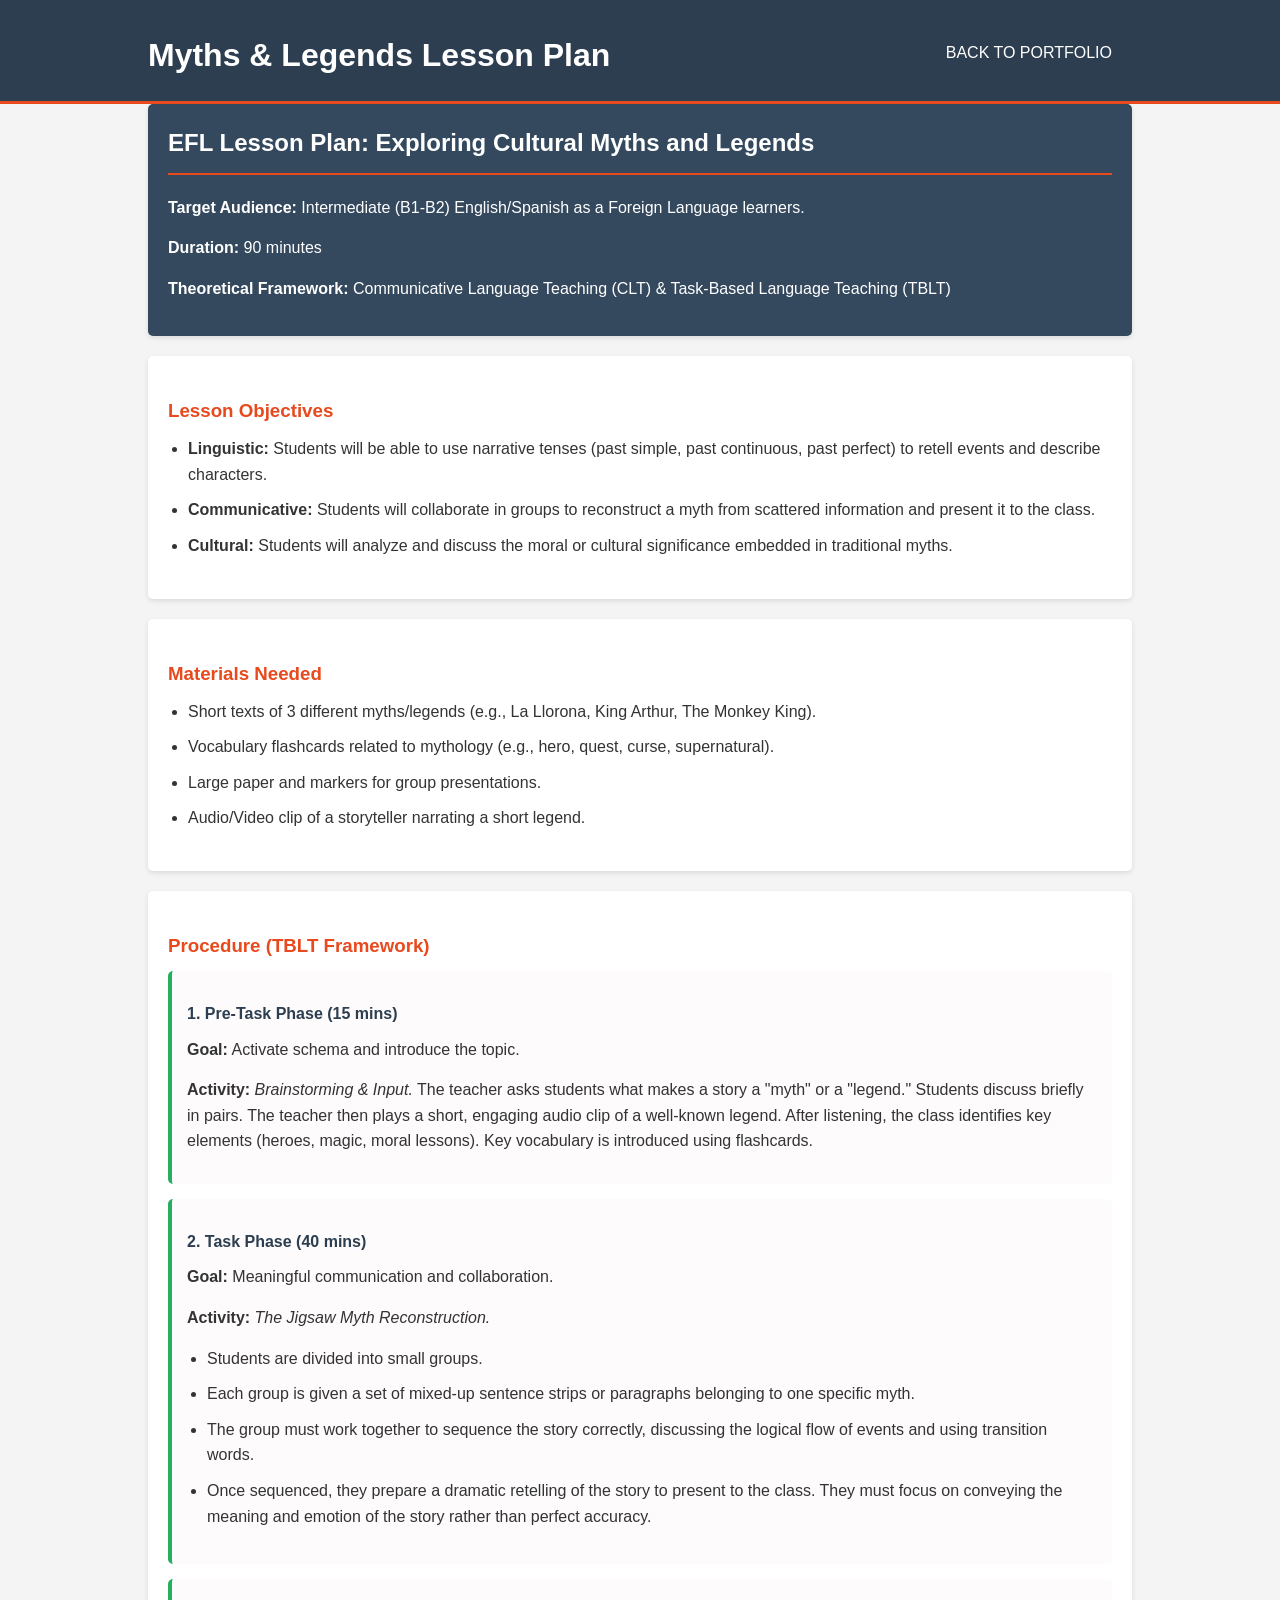
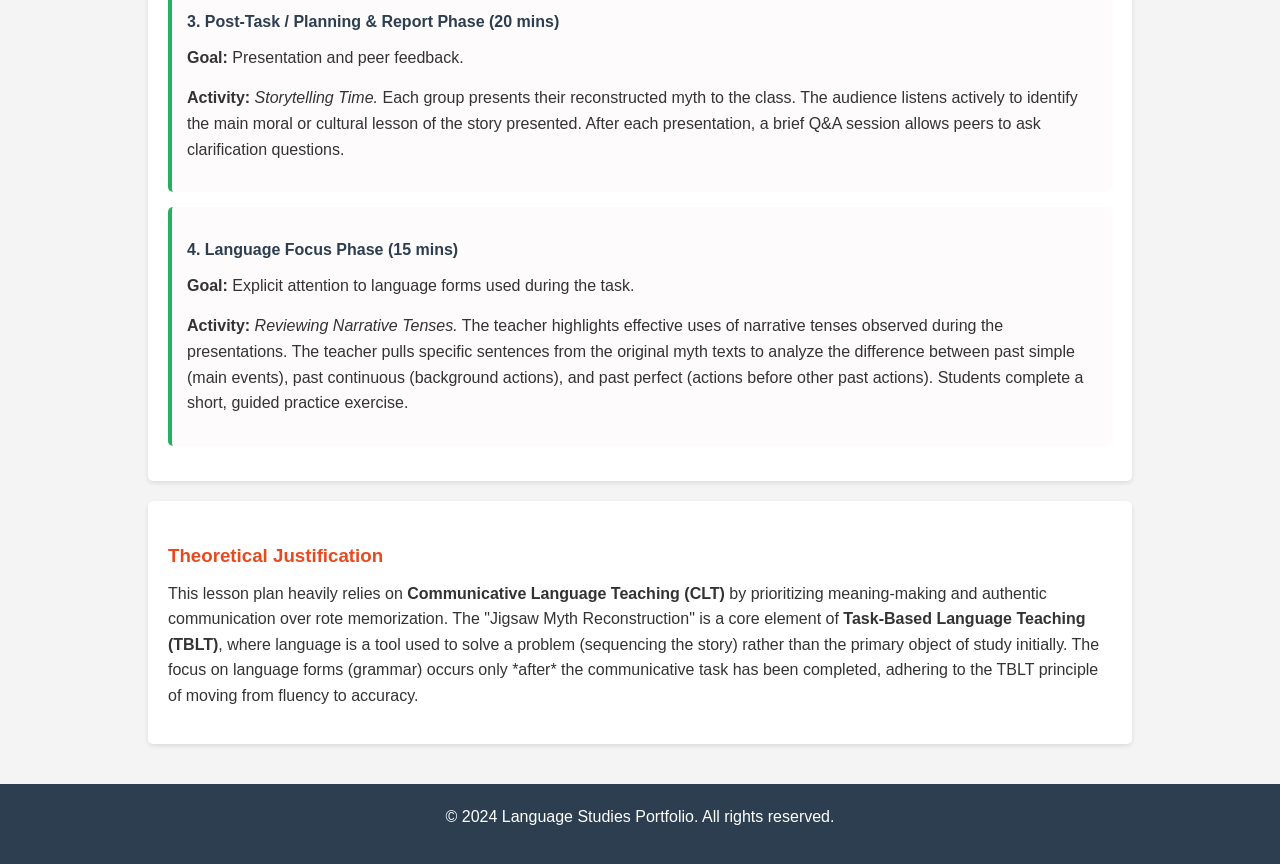
==== lesson-plan.html @ e19be267 "feat: Add portfolio homepage and EFL lesson plan on myths/legends - Created index.html with portfoli" ====
<!DOCTYPE html>
<html lang="en">
<head>
    <meta charset="UTF-8">
    <meta name="viewport" content="width=device-width, initial-scale=1.0">
    <title>EFL Lesson Plan: Myths and Legends</title>
    <link rel="stylesheet" href="styles.css">
</head>
<body>
    <header>
        <div class="container">
            <h1>Myths & Legends Lesson Plan</h1>
            <nav>
                <ul>
                    <li><a href="index.html">Back to Portfolio</a></li>
                </ul>
            </nav>
        </div>
    </header>

    <main class="container">
        <section class="lesson-header">
            <h2>EFL Lesson Plan: Exploring Cultural Myths and Legends</h2>
            <p><strong>Target Audience:</strong> Intermediate (B1-B2) English/Spanish as a Foreign Language learners.</p>
            <p><strong>Duration:</strong> 90 minutes</p>
            <p><strong>Theoretical Framework:</strong> Communicative Language Teaching (CLT) & Task-Based Language Teaching (TBLT)</p>
        </section>

        <section class="lesson-objectives">
            <h3>Lesson Objectives</h3>
            <ul>
                <li><strong>Linguistic:</strong> Students will be able to use narrative tenses (past simple, past continuous, past perfect) to retell events and describe characters.</li>
                <li><strong>Communicative:</strong> Students will collaborate in groups to reconstruct a myth from scattered information and present it to the class.</li>
                <li><strong>Cultural:</strong> Students will analyze and discuss the moral or cultural significance embedded in traditional myths.</li>
            </ul>
        </section>

        <section class="lesson-materials">
            <h3>Materials Needed</h3>
            <ul>
                <li>Short texts of 3 different myths/legends (e.g., La Llorona, King Arthur, The Monkey King).</li>
                <li>Vocabulary flashcards related to mythology (e.g., hero, quest, curse, supernatural).</li>
                <li>Large paper and markers for group presentations.</li>
                <li>Audio/Video clip of a storyteller narrating a short legend.</li>
            </ul>
        </section>

        <section class="lesson-procedure">
            <h3>Procedure (TBLT Framework)</h3>

            <div class="step">
                <h4>1. Pre-Task Phase (15 mins)</h4>
                <p><strong>Goal:</strong> Activate schema and introduce the topic.</p>
                <p><strong>Activity:</strong> <em>Brainstorming & Input.</em> The teacher asks students what makes a story a "myth" or a "legend." Students discuss briefly in pairs. The teacher then plays a short, engaging audio clip of a well-known legend. After listening, the class identifies key elements (heroes, magic, moral lessons). Key vocabulary is introduced using flashcards.</p>
            </div>

            <div class="step">
                <h4>2. Task Phase (40 mins)</h4>
                <p><strong>Goal:</strong> Meaningful communication and collaboration.</p>
                <p><strong>Activity:</strong> <em>The Jigsaw Myth Reconstruction.</em></p>
                <ul>
                    <li>Students are divided into small groups.</li>
                    <li>Each group is given a set of mixed-up sentence strips or paragraphs belonging to one specific myth.</li>
                    <li>The group must work together to sequence the story correctly, discussing the logical flow of events and using transition words.</li>
                    <li>Once sequenced, they prepare a dramatic retelling of the story to present to the class. They must focus on conveying the meaning and emotion of the story rather than perfect accuracy.</li>
                </ul>
            </div>

            <div class="step">
                <h4>3. Post-Task / Planning & Report Phase (20 mins)</h4>
                <p><strong>Goal:</strong> Presentation and peer feedback.</p>
                <p><strong>Activity:</strong> <em>Storytelling Time.</em> Each group presents their reconstructed myth to the class. The audience listens actively to identify the main moral or cultural lesson of the story presented. After each presentation, a brief Q&A session allows peers to ask clarification questions.</p>
            </div>

            <div class="step">
                <h4>4. Language Focus Phase (15 mins)</h4>
                <p><strong>Goal:</strong> Explicit attention to language forms used during the task.</p>
                <p><strong>Activity:</strong> <em>Reviewing Narrative Tenses.</em> The teacher highlights effective uses of narrative tenses observed during the presentations. The teacher pulls specific sentences from the original myth texts to analyze the difference between past simple (main events), past continuous (background actions), and past perfect (actions before other past actions). Students complete a short, guided practice exercise.</p>
            </div>
        </section>

        <section class="reflection">
            <h3>Theoretical Justification</h3>
            <p>This lesson plan heavily relies on <strong>Communicative Language Teaching (CLT)</strong> by prioritizing meaning-making and authentic communication over rote memorization. The "Jigsaw Myth Reconstruction" is a core element of <strong>Task-Based Language Teaching (TBLT)</strong>, where language is a tool used to solve a problem (sequencing the story) rather than the primary object of study initially. The focus on language forms (grammar) occurs only *after* the communicative task has been completed, adhering to the TBLT principle of moving from fluency to accuracy.</p>
        </section>
    </main>

    <footer>
        <div class="container">
            <p>&copy; 2024 Language Studies Portfolio. All rights reserved.</p>
        </div>
    </footer>
</body>
</html>
---- styles.css ----
/* Basic Reset */
* {
    margin: 0;
    padding: 0;
    box-sizing: border-box;
}

body {
    font-family: 'Segoe UI', Tahoma, Geneva, Verdana, sans-serif;
    line-height: 1.6;
    color: #333;
    background-color: #f4f4f4;
}

/* Container */
.container {
    width: 80%;
    margin: auto;
    overflow: hidden;
    padding: 0 20px;
}

/* Header & Nav */
header {
    background: #2c3e50;
    color: #fff;
    padding-top: 30px;
    min-height: 70px;
    border-bottom: #e8491d 3px solid;
}

header h1 {
    float: left;
    margin-bottom: 20px;
}

header nav {
    float: right;
    margin-top: 10px;
}

header nav ul {
    margin: 0;
    padding: 0;
}

header nav li {
    float: left;
    display: inline;
    padding: 0 20px 0 20px;
}

header nav a {
    color: #fff;
    text-decoration: none;
    text-transform: uppercase;
    font-size: 16px;
}

header nav a:hover {
    color: #e8491d;
    font-weight: bold;
}

/* Main Content */
main {
    padding: 40px 0;
}

section {
    background: #fff;
    margin-bottom: 20px;
    padding: 20px;
    border-radius: 5px;
    box-shadow: 0 2px 5px rgba(0,0,0,0.1);
}

section h2 {
    color: #2c3e50;
    border-bottom: 2px solid #e8491d;
    padding-bottom: 10px;
    margin-bottom: 20px;
}

section h3 {
    color: #e8491d;
    margin-bottom: 10px;
    margin-top: 20px;
}

section h4 {
    color: #2c3e50;
    margin-bottom: 10px;
    margin-top: 15px;
}

p {
    margin-bottom: 15px;
}

ul {
    margin-bottom: 20px;
    padding-left: 20px;
}

li {
    margin-bottom: 10px;
}

/* Specific elements */
.project-card {
    background: #ecf0f1;
    padding: 20px;
    border-radius: 5px;
    border-left: 4px solid #3498db;
    margin-top: 20px;
}

.btn {
    display: inline-block;
    background: #e8491d;
    color: #fff;
    padding: 10px 20px;
    text-decoration: none;
    border-radius: 5px;
    margin-top: 10px;
}

.btn:hover {
    background: #c0392b;
}

.lesson-header {
    background: #34495e;
    color: white;
}

.lesson-header h2 {
    color: white;
    border-bottom: 2px solid #e8491d;
}

.step {
    background: #fdfbfb;
    padding: 15px;
    border-radius: 5px;
    border-left: 4px solid #27ae60;
    margin-bottom: 15px;
}

/* Footer */
footer {
    background: #2c3e50;
    color: #ffffff;
    text-align: center;
    padding: 20px;
    margin-top: 20px;
}

/* Media Queries for Responsiveness */
@media(max-width: 768px) {
    header h1,
    header nav,
    header nav li {
        float: none;
        text-align: center;
        width: 100%;
    }

    header {
        padding-bottom: 20px;
    }

    .container {
        width: 95%;
    }
}
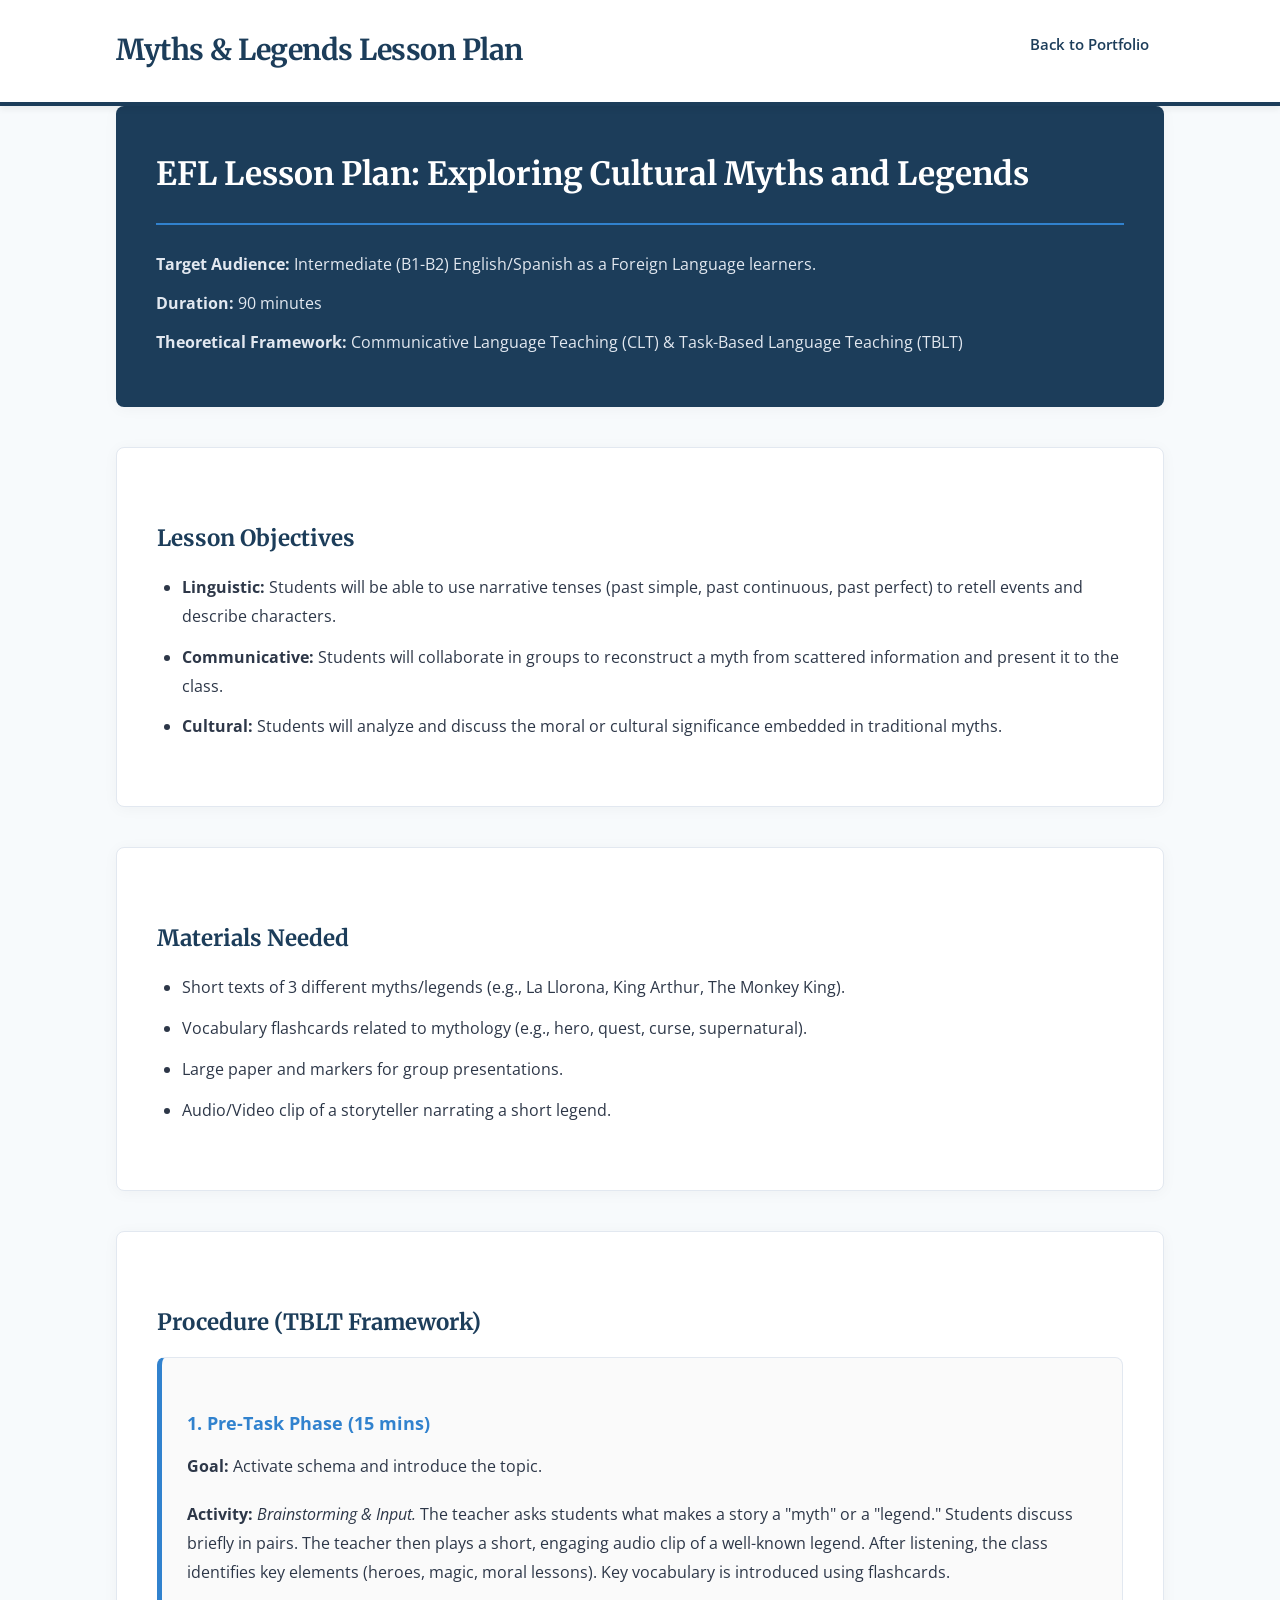
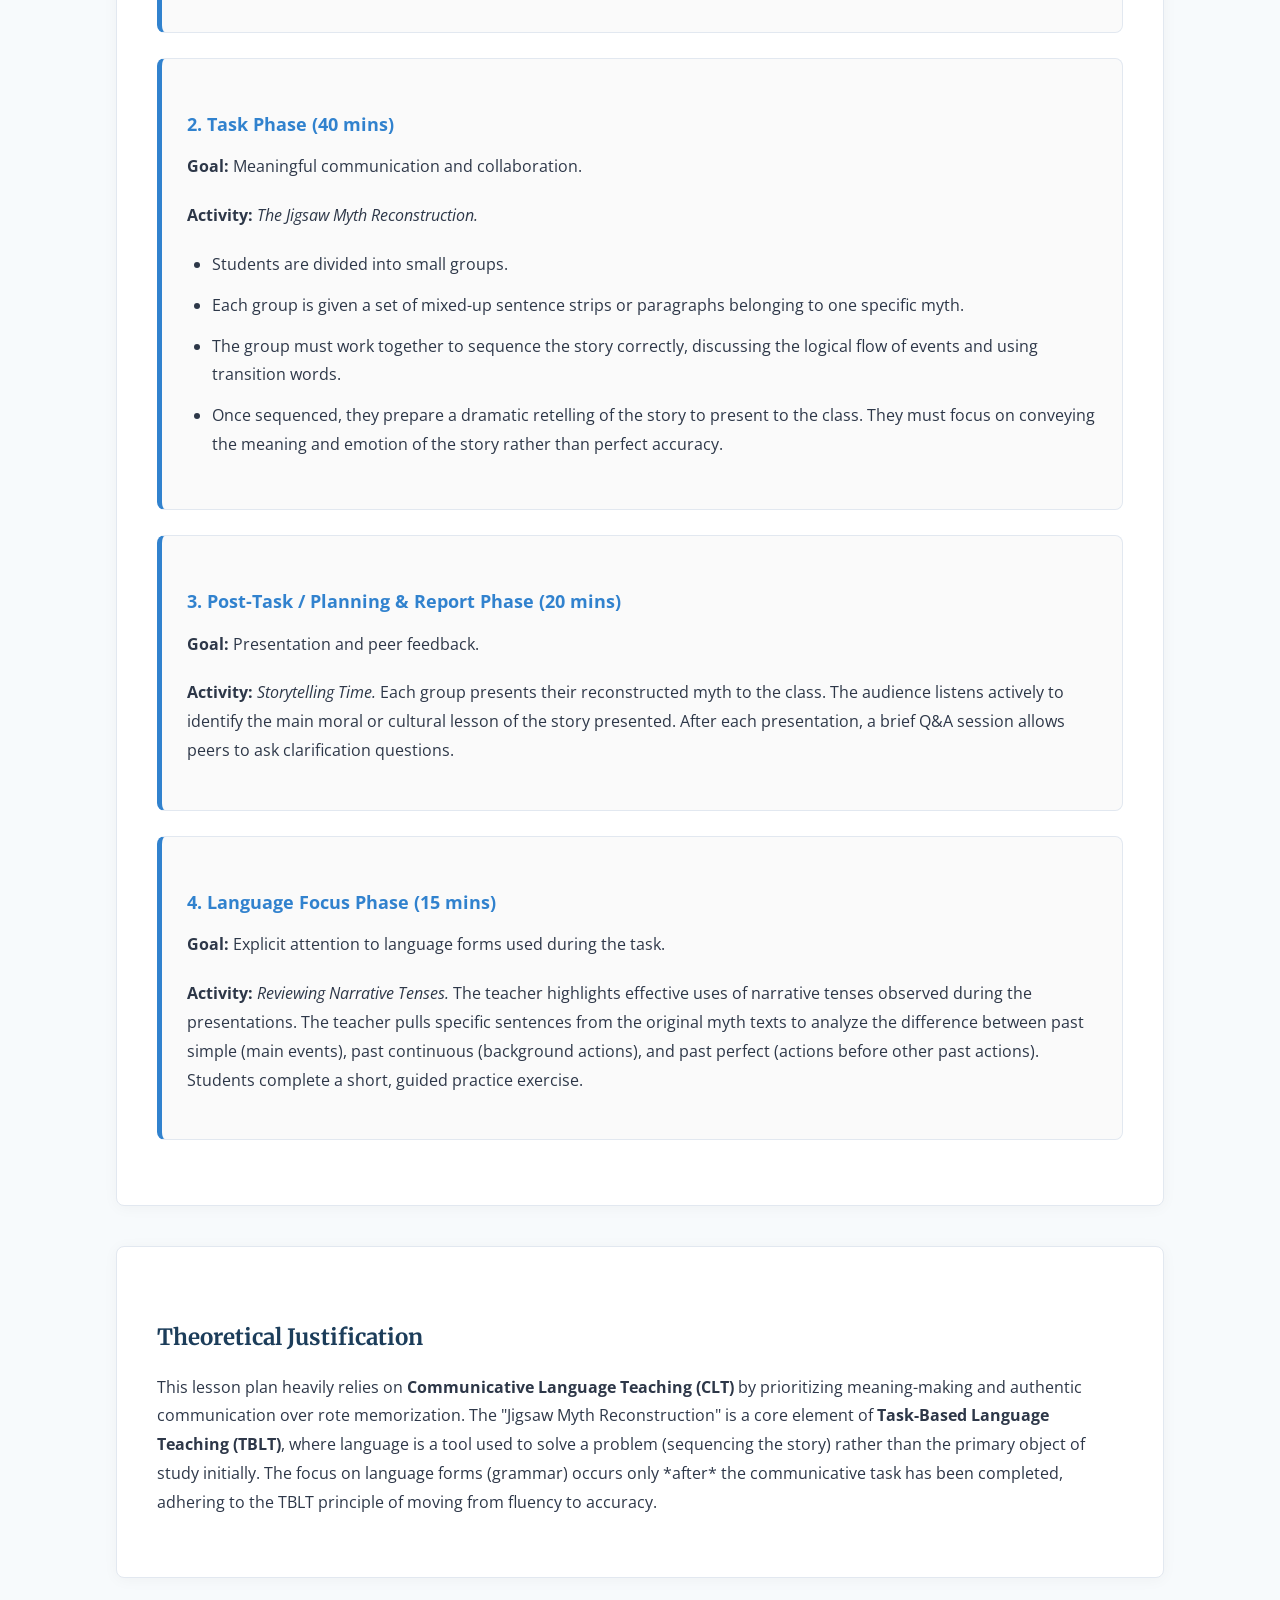
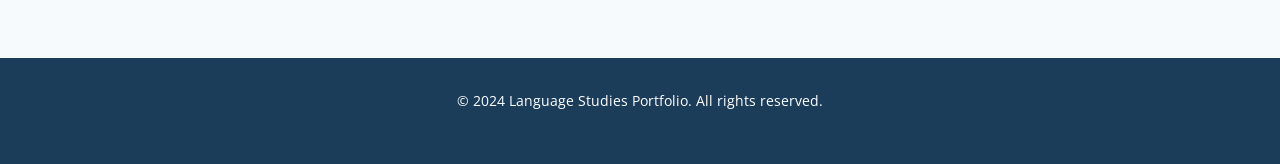
==== commit 241ad627: "feat: create professional EFL portfolio with myths lesson plan - Creates index.html for the main por" ====
--- a/lesson-plan.html
+++ b/lesson-plan.html
@@ -4,6 +4,10 @@
     <meta charset="UTF-8">
     <meta name="viewport" content="width=device-width, initial-scale=1.0">
     <title>EFL Lesson Plan: Myths and Legends</title>
+    <!-- Google Fonts: Merriweather for Headings, Open Sans for Body -->
+    <link rel="preconnect" href="https://fonts.googleapis.com">
+    <link rel="preconnect" href="https://fonts.gstatic.com" crossorigin>
+    <link href="https://fonts.googleapis.com/css2?family=Merriweather:ital,wght@0,300;0,400;0,700;0,900;1,300;1,400;1,700;1,900&family=Open+Sans:ital,wght@0,300..800;1,300..800&display=swap" rel="stylesheet">
     <link rel="stylesheet" href="styles.css">
 </head>
 <body>
--- a/styles.css
+++ b/styles.css
@@ -5,16 +5,34 @@
     box-sizing: border-box;
 }
 
+:root {
+    --primary-color: #1c3d5a; /* Deep Academic Blue */
+    --secondary-color: #3182ce; /* Vibrant Educational Blue */
+    --accent-color: #e53e3e; /* Professional Red Accent */
+    --text-color: #2d3748; /* Slate Gray for high readability */
+    --bg-color: #f7fafc; /* Crisp, off-white background */
+    --white: #ffffff;
+    --border-color: #e2e8f0;
+}
+
 body {
-    font-family: 'Segoe UI', Tahoma, Geneva, Verdana, sans-serif;
-    line-height: 1.6;
-    color: #333;
-    background-color: #f4f4f4;
+    font-family: 'Open Sans', 'Segoe UI', Tahoma, Geneva, Verdana, sans-serif;
+    line-height: 1.8;
+    color: var(--text-color);
+    background-color: var(--bg-color);
+    font-size: 16px;
+}
+
+h1, h2, h3, h4, h5, h6 {
+    font-family: 'Merriweather', serif;
+    color: var(--primary-color);
+    font-weight: 700;
 }
 
 /* Container */
 .container {
-    width: 80%;
+    width: 85%;
+    max-width: 1100px;
     margin: auto;
     overflow: hidden;
     padding: 0 20px;
@@ -22,156 +40,200 @@
 
 /* Header & Nav */
 header {
-    background: #2c3e50;
-    color: #fff;
-    padding-top: 30px;
-    min-height: 70px;
-    border-bottom: #e8491d 3px solid;
+    background: var(--white);
+    color: var(--primary-color);
+    padding: 25px 0;
+    border-bottom: 4px solid var(--primary-color);
+    box-shadow: 0 4px 6px rgba(0,0,0,0.05);
+    position: sticky;
+    top: 0;
+    z-index: 1000;
 }
 
 header h1 {
     float: left;
-    margin-bottom: 20px;
+    margin-bottom: 0;
+    font-size: 1.8rem;
+    letter-spacing: -0.5px;
 }
 
 header nav {
     float: right;
-    margin-top: 10px;
+    margin-top: 5px;
 }
 
 header nav ul {
     margin: 0;
     padding: 0;
+    list-style: none;
 }
 
 header nav li {
     float: left;
     display: inline;
-    padding: 0 20px 0 20px;
+    padding: 0 15px;
 }
 
 header nav a {
-    color: #fff;
+    color: var(--primary-color);
     text-decoration: none;
-    text-transform: uppercase;
-    font-size: 16px;
+    font-weight: 600;
+    font-size: 15px;
+    transition: color 0.3s ease;
 }
 
 header nav a:hover {
-    color: #e8491d;
-    font-weight: bold;
+    color: var(--secondary-color);
 }
 
 /* Main Content */
 main {
-    padding: 40px 0;
+    padding: 60px 0;
 }
 
 section {
-    background: #fff;
+    background: var(--white);
+    margin-bottom: 40px;
+    padding: 40px;
+    border-radius: 8px;
+    box-shadow: 0 2px 15px rgba(0,0,0,0.04);
+    border: 1px solid var(--border-color);
+}
+
+section h2 {
+    border-bottom: 2px solid var(--secondary-color);
+    padding-bottom: 15px;
+    margin-bottom: 25px;
+    font-size: 2rem;
+}
+
+section h3 {
+    color: var(--primary-color);
+    margin-bottom: 15px;
+    margin-top: 30px;
+    font-size: 1.4rem;
+}
+
+section h4 {
+    color: var(--secondary-color);
+    margin-bottom: 12px;
+    margin-top: 25px;
+    font-size: 1.1rem;
+    font-family: 'Open Sans', sans-serif;
+    font-weight: 700;
+}
+
+p {
     margin-bottom: 20px;
-    padding: 20px;
-    border-radius: 5px;
-    box-shadow: 0 2px 5px rgba(0,0,0,0.1);
-}
-
-section h2 {
-    color: #2c3e50;
-    border-bottom: 2px solid #e8491d;
-    padding-bottom: 10px;
-    margin-bottom: 20px;
-}
-
-section h3 {
-    color: #e8491d;
-    margin-bottom: 10px;
-    margin-top: 20px;
-}
-
-section h4 {
-    color: #2c3e50;
-    margin-bottom: 10px;
-    margin-top: 15px;
-}
-
-p {
-    margin-bottom: 15px;
 }
 
 ul {
-    margin-bottom: 20px;
-    padding-left: 20px;
+    margin-bottom: 25px;
+    padding-left: 25px;
 }
 
 li {
-    margin-bottom: 10px;
+    margin-bottom: 12px;
 }
 
 /* Specific elements */
 .project-card {
-    background: #ecf0f1;
-    padding: 20px;
-    border-radius: 5px;
-    border-left: 4px solid #3498db;
-    margin-top: 20px;
+    background: var(--bg-color);
+    padding: 30px;
+    border-radius: 8px;
+    border-left: 5px solid var(--secondary-color);
+    margin-top: 30px;
+    transition: transform 0.2s ease, box-shadow 0.2s ease;
+}
+
+.project-card:hover {
+    transform: translateY(-3px);
+    box-shadow: 0 6px 20px rgba(0,0,0,0.08);
+}
+
+.project-card h3 {
+    margin-top: 0;
 }
 
 .btn {
     display: inline-block;
-    background: #e8491d;
-    color: #fff;
-    padding: 10px 20px;
+    background: var(--primary-color);
+    color: var(--white);
+    padding: 12px 25px;
     text-decoration: none;
-    border-radius: 5px;
-    margin-top: 10px;
+    border-radius: 4px;
+    margin-top: 15px;
+    font-weight: 600;
+    transition: background 0.3s ease;
 }
 
 .btn:hover {
-    background: #c0392b;
+    background: var(--secondary-color);
 }
 
 .lesson-header {
-    background: #34495e;
-    color: white;
+    background: var(--primary-color);
+    color: var(--white);
+    padding: 40px;
+    border: none;
 }
 
 .lesson-header h2 {
-    color: white;
-    border-bottom: 2px solid #e8491d;
+    color: var(--white);
+    border-bottom: 2px solid var(--secondary-color);
+    padding-bottom: 20px;
+}
+
+.lesson-header p {
+    color: #e2e8f0;
+    margin-bottom: 10px;
 }
 
 .step {
-    background: #fdfbfb;
-    padding: 15px;
-    border-radius: 5px;
-    border-left: 4px solid #27ae60;
-    margin-bottom: 15px;
+    background: #fafafa;
+    padding: 25px;
+    border-radius: 8px;
+    border-left: 4px solid var(--secondary-color);
+    margin-bottom: 25px;
+    border: 1px solid var(--border-color);
+    border-left: 5px solid var(--secondary-color);
 }
 
 /* Footer */
 footer {
-    background: #2c3e50;
-    color: #ffffff;
+    background: var(--primary-color);
+    color: var(--white);
     text-align: center;
-    padding: 20px;
-    margin-top: 20px;
+    padding: 30px 0;
+    margin-top: 40px;
+    font-size: 0.9rem;
 }
 
 /* Media Queries for Responsiveness */
 @media(max-width: 768px) {
-    header h1,
-    header nav,
+    header h1 {
+        float: none;
+        text-align: center;
+        margin-bottom: 15px;
+    }
+
+    header nav {
+        float: none;
+        text-align: center;
+    }
+
     header nav li {
         float: none;
-        text-align: center;
-        width: 100%;
-    }
-
-    header {
-        padding-bottom: 20px;
+        display: inline-block;
+        padding: 5px 15px;
     }
 
     .container {
         width: 95%;
-    }
-}
+        padding: 0 15px;
+    }
+
+    section {
+        padding: 25px;
+    }
+}
